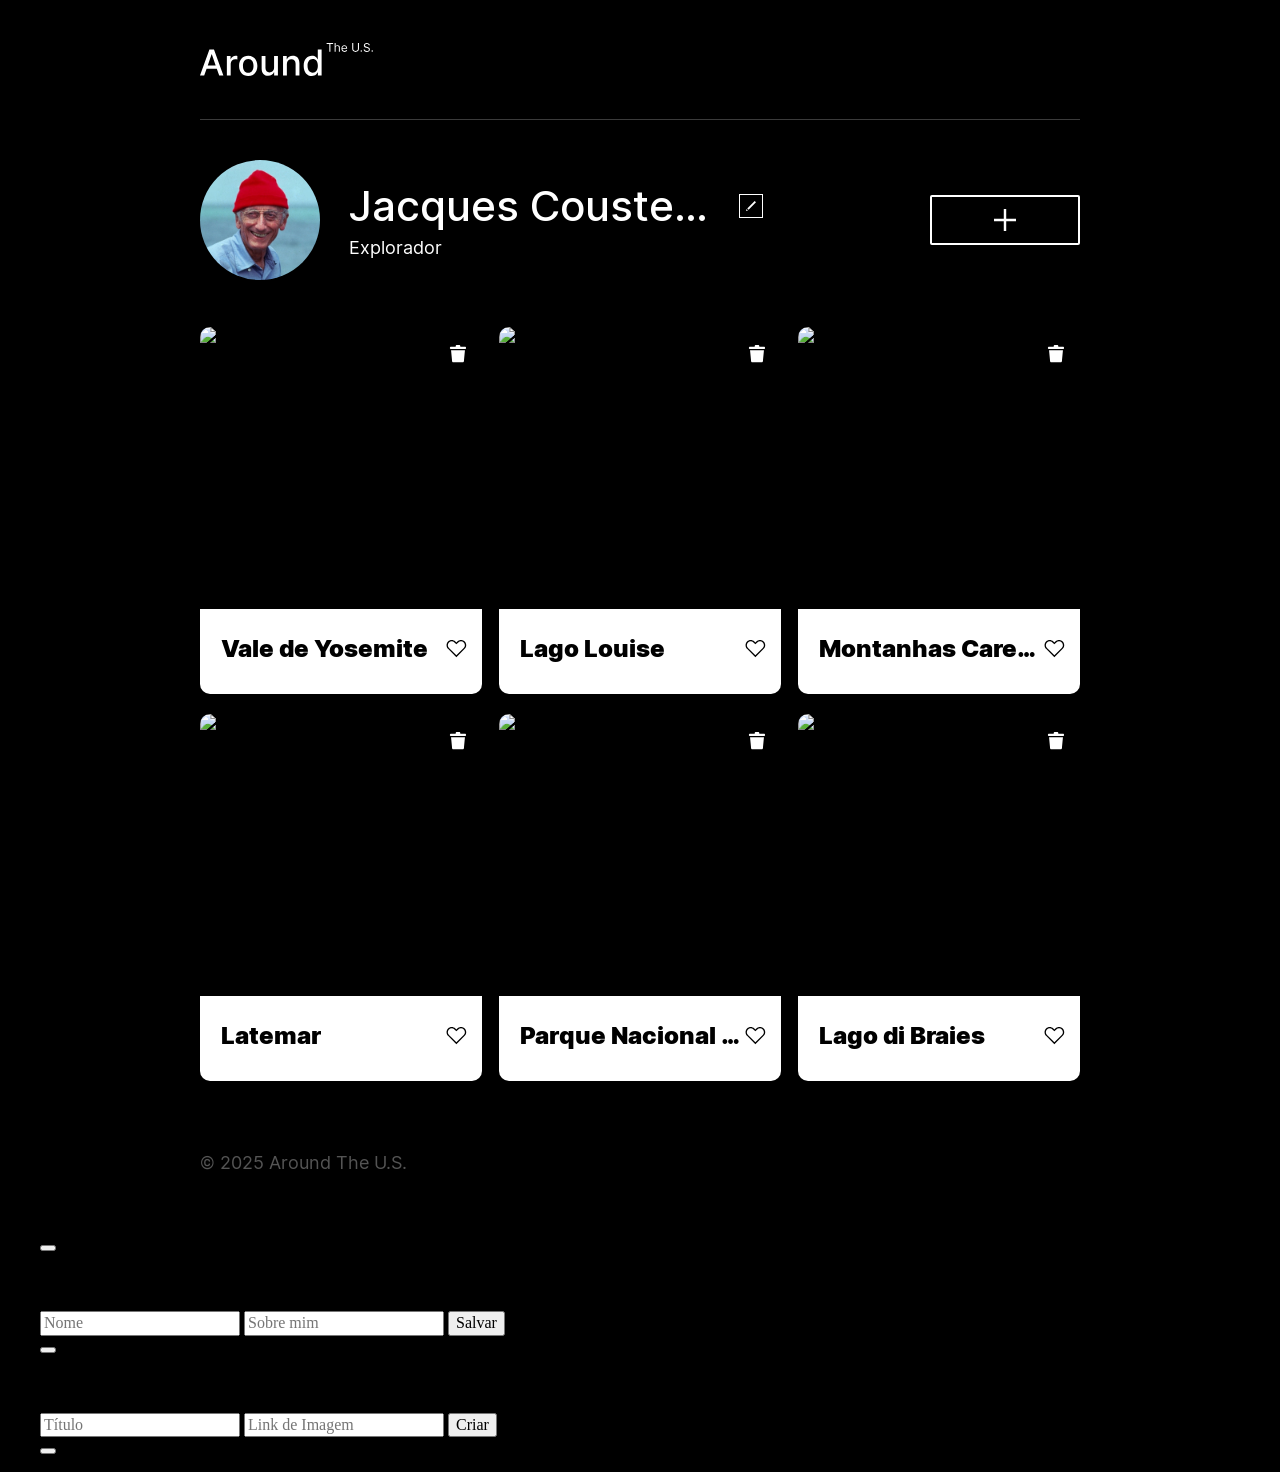
==== index.html @ e0ab0249 "Initial commit" ====
<!DOCTYPE html>
<html lang="pt">
  <head>
    <meta charset="UTF-8" />
    <meta content="width=device-width, initial-scale=1.0" name="viewport" />
    <meta content="ie=edge" http-equiv="X-UA-Compatible" />
    <title>Around The U.S.</title>
    <link href="./pages/index.css" rel="stylesheet" />
  </head>
  <body class="page">
    <div class="page__content">
      <header class="header page__section">
        <img
          alt="Logotipo Around The U.S."
          class="logo header__logo"
          src="./images/logo.svg"
        />
      </header>
      <main class="content">
        <section class="profile page__section">
          <img class="profile__image" src="./images/avatar.jpg" alt="Avatar" />
          <div class="profile__info">
            <h1 class="profile__title">Jacques Cousteau</h1>
            <button
              aria-label="Editar perfil"
              class="profile__edit-button"
              type="button"
            ></button>
            <p class="profile__description">Explorador</p>
          </div>
          <button
            aria-label="Adicionar cartão"
            class="profile__add-button"
            type="button"
          ></button>
        </section>
        <section class="cards page__section">
          <ul class="cards__list">
            <li class="card">
              <img
                class="card__image"
                src="https://practicum-content.s3.us-west-1.amazonaws.com/web-code/moved_yosemite.jpg"
                alt="Vale de Yosemite"
              />
              <button
                aria-label="Excluir cartão"
                class="card__delete-button"
                type="button"
              ></button>
              <div class="card__description">
                <h2 class="card__title">Vale de Yosemite</h2>
                <button
                  aria-label="Botão de curtir"
                  class="card__like-button"
                  type="button"
                ></button>
              </div>
            </li>
            <li class="card">
              <img
                class="card__image"
                src="https://practicum-content.s3.us-west-1.amazonaws.com/web-code/moved_lake-louise.jpg"
                alt="Lago Louise"
              />
              <button
                aria-label="Excluir cartão"
                class="card__delete-button"
                type="button"
              ></button>
              <div class="card__description">
                <h2 class="card__title">Lago Louise</h2>
                <button
                  aria-label="Botão de curtir"
                  class="card__like-button"
                  type="button"
                ></button>
              </div>
            </li>
            <li class="card">
              <img
                class="card__image"
                src="https://practicum-content.s3.us-west-1.amazonaws.com/web-code/moved_bald-mountains.jpg"
                alt="Montanhas Carecas"
              />
              <button
                aria-label="Excluir cartão"
                class="card__delete-button"
                type="button"
              ></button>
              <div class="card__description">
                <h2 class="card__title">Montanhas Carecas</h2>
                <button
                  aria-label="Botão de curtir"
                  class="card__like-button"
                  type="button"
                ></button>
              </div>
            </li>
            <li class="card">
              <img
                class="card__image"
                src="https://practicum-content.s3.us-west-1.amazonaws.com/web-code/moved_latemar.jpg"
                alt="Latemar"
              />
              <button
                aria-label="Excluir cartão"
                class="card__delete-button"
                type="button"
              ></button>
              <div class="card__description">
                <h2 class="card__title">Latemar</h2>
                <button
                  aria-label="Botão de curtir"
                  class="card__like-button"
                  type="button"
                ></button>
              </div>
            </li>
            <li class="card">
              <img
                class="card__image"
                src="https://practicum-content.s3.us-west-1.amazonaws.com/web-code/moved_vanoise.jpg"
                alt="Parque Nacional da Vanoise"
              />
              <button
                aria-label="Excluir cartão"
                class="card__delete-button"
                type="button"
              ></button>
              <div class="card__description">
                <h2 class="card__title">Parque Nacional da Vanoise</h2>
                <button
                  aria-label="Botão de curtir"
                  class="card__like-button"
                  type="button"
                ></button>
              </div>
            </li>
            <li class="card">
              <img
                class="card__image"
                src="https://practicum-content.s3.us-west-1.amazonaws.com/web-code/moved_lago.jpg"
                alt="Lago di Braies"
              />
              <button
                aria-label="Excluir cartão"
                class="card__delete-button"
                type="button"
              ></button>
              <div class="card__description">
                <h2 class="card__title">Lago di Braies</h2>
                <button
                  aria-label="Botão de curtir"
                  class="card__like-button"
                  type="button"
                ></button>
              </div>
            </li>
          </ul>
        </section>
      </main>
      <footer class="footer page__section">
        <p class="footer__copyright">© 2025 Around The U.S.</p>
      </footer>
      <div class="popup" id="edit-popup">
        <div class="popup__content">
          <button
            aria-label="Fechar pop-up"
            class="popup__close"
            type="button"
          ></button>
          <h3 class="popup__title">Editar perfil</h3>
          <form class="popup__form" id="edit-profile-form">
            <input
              class="popup__input popup__input_type_name"
              name="name"
              placeholder="Nome"
              type="text"
            />
            <input
              class="popup__input popup__input_type_description"
              name="description"
              placeholder="Sobre mim"
              type="text"
            />
            <button class="button popup__button" type="submit">Salvar</button>
          </form>
        </div>
      </div>
      <div class="popup" id="new-card-popup">
        <div class="popup__content">
          <button
            aria-label="Fechar pop-up"
            class="popup__close"
            type="button"
          ></button>
          <h3 class="popup__title">Novo local</h3>
          <form class="popup__form" id="new-card-form">
            <input
              class="popup__input popup__input_type_card-name"
              name="place-name"
              placeholder="Título"
              required
              type="text"
            />
            <input
              class="popup__input popup__input_type_url"
              name="link"
              placeholder="Link de Imagem"
              required
              type="url"
            />
            <button class="button popup__button" type="submit">Criar</button>
          </form>
        </div>
      </div>
      <div class="popup" id="image-popup">
        <div class="popup__content popup__content_content_image">
          <button
            aria-label="Fechar pop-up"
            class="popup__close"
            type="button"
          ></button>
          <img alt="" class="popup__image" src="#" />
          <p class="popup__caption"></p>
        </div>
      </div>
    </div>
  </body>
</html>
---- pages/index.css ----
@import url("../vendor/normalize.css");
@import url("../vendor/fonts.css");

@import url("../blocks/page.css");
@import url("../blocks/header.css");
@import url("../blocks/content.css");
@import url("../blocks/footer.css");
@import url("../blocks/profile.css");
@import url("../blocks/cards.css");
@import url("../blocks/card.css");
@import url("../blocks/popup.css");
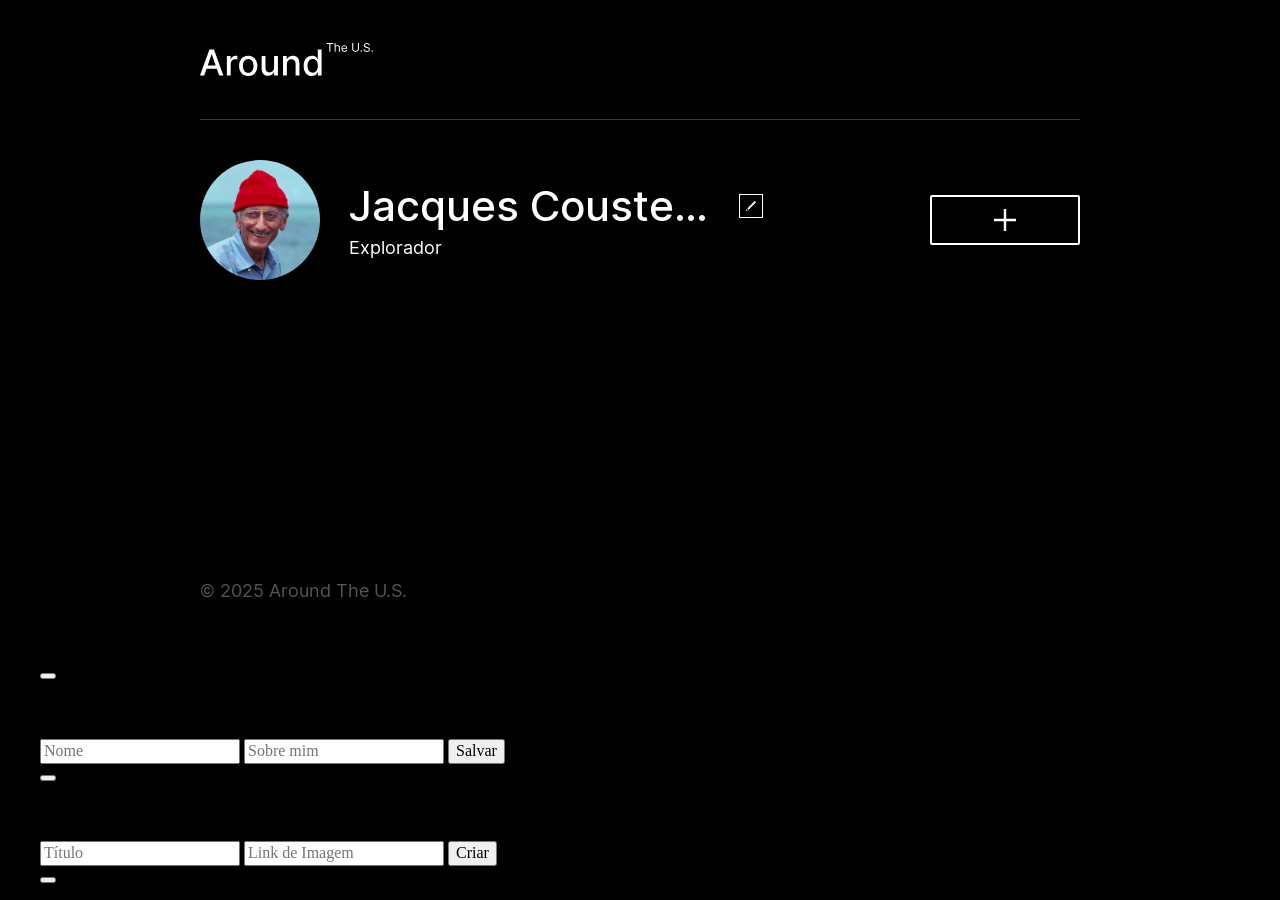
==== commit ff965a13: "Update index.html" ====
--- a/index.html
+++ b/index.html
@@ -1,230 +1,82 @@
-<!DOCTYPE html>
+<!doctype html>
 <html lang="pt">
-  <head>
-    <meta charset="UTF-8" />
-    <meta content="width=device-width, initial-scale=1.0" name="viewport" />
-    <meta content="ie=edge" http-equiv="X-UA-Compatible" />
-    <title>Around The U.S.</title>
-    <link href="./pages/index.css" rel="stylesheet" />
-  </head>
-  <body class="page">
-    <div class="page__content">
-      <header class="header page__section">
-        <img
-          alt="Logotipo Around The U.S."
-          class="logo header__logo"
-          src="./images/logo.svg"
-        />
-      </header>
-      <main class="content">
-        <section class="profile page__section">
-          <img class="profile__image" src="./images/avatar.jpg" alt="Avatar" />
-          <div class="profile__info">
-            <h1 class="profile__title">Jacques Cousteau</h1>
-            <button
-              aria-label="Editar perfil"
-              class="profile__edit-button"
-              type="button"
-            ></button>
-            <p class="profile__description">Explorador</p>
-          </div>
-          <button
-            aria-label="Adicionar cartão"
-            class="profile__add-button"
-            type="button"
-          ></button>
-        </section>
-        <section class="cards page__section">
-          <ul class="cards__list">
-            <li class="card">
-              <img
-                class="card__image"
-                src="https://practicum-content.s3.us-west-1.amazonaws.com/web-code/moved_yosemite.jpg"
-                alt="Vale de Yosemite"
-              />
-              <button
-                aria-label="Excluir cartão"
-                class="card__delete-button"
-                type="button"
-              ></button>
-              <div class="card__description">
-                <h2 class="card__title">Vale de Yosemite</h2>
-                <button
-                  aria-label="Botão de curtir"
-                  class="card__like-button"
-                  type="button"
-                ></button>
-              </div>
-            </li>
-            <li class="card">
-              <img
-                class="card__image"
-                src="https://practicum-content.s3.us-west-1.amazonaws.com/web-code/moved_lake-louise.jpg"
-                alt="Lago Louise"
-              />
-              <button
-                aria-label="Excluir cartão"
-                class="card__delete-button"
-                type="button"
-              ></button>
-              <div class="card__description">
-                <h2 class="card__title">Lago Louise</h2>
-                <button
-                  aria-label="Botão de curtir"
-                  class="card__like-button"
-                  type="button"
-                ></button>
-              </div>
-            </li>
-            <li class="card">
-              <img
-                class="card__image"
-                src="https://practicum-content.s3.us-west-1.amazonaws.com/web-code/moved_bald-mountains.jpg"
-                alt="Montanhas Carecas"
-              />
-              <button
-                aria-label="Excluir cartão"
-                class="card__delete-button"
-                type="button"
-              ></button>
-              <div class="card__description">
-                <h2 class="card__title">Montanhas Carecas</h2>
-                <button
-                  aria-label="Botão de curtir"
-                  class="card__like-button"
-                  type="button"
-                ></button>
-              </div>
-            </li>
-            <li class="card">
-              <img
-                class="card__image"
-                src="https://practicum-content.s3.us-west-1.amazonaws.com/web-code/moved_latemar.jpg"
-                alt="Latemar"
-              />
-              <button
-                aria-label="Excluir cartão"
-                class="card__delete-button"
-                type="button"
-              ></button>
-              <div class="card__description">
-                <h2 class="card__title">Latemar</h2>
-                <button
-                  aria-label="Botão de curtir"
-                  class="card__like-button"
-                  type="button"
-                ></button>
-              </div>
-            </li>
-            <li class="card">
-              <img
-                class="card__image"
-                src="https://practicum-content.s3.us-west-1.amazonaws.com/web-code/moved_vanoise.jpg"
-                alt="Parque Nacional da Vanoise"
-              />
-              <button
-                aria-label="Excluir cartão"
-                class="card__delete-button"
-                type="button"
-              ></button>
-              <div class="card__description">
-                <h2 class="card__title">Parque Nacional da Vanoise</h2>
-                <button
-                  aria-label="Botão de curtir"
-                  class="card__like-button"
-                  type="button"
-                ></button>
-              </div>
-            </li>
-            <li class="card">
-              <img
-                class="card__image"
-                src="https://practicum-content.s3.us-west-1.amazonaws.com/web-code/moved_lago.jpg"
-                alt="Lago di Braies"
-              />
-              <button
-                aria-label="Excluir cartão"
-                class="card__delete-button"
-                type="button"
-              ></button>
-              <div class="card__description">
-                <h2 class="card__title">Lago di Braies</h2>
-                <button
-                  aria-label="Botão de curtir"
-                  class="card__like-button"
-                  type="button"
-                ></button>
-              </div>
-            </li>
-          </ul>
-        </section>
-      </main>
-      <footer class="footer page__section">
-        <p class="footer__copyright">© 2025 Around The U.S.</p>
-      </footer>
-      <div class="popup" id="edit-popup">
-        <div class="popup__content">
-          <button
-            aria-label="Fechar pop-up"
-            class="popup__close"
-            type="button"
-          ></button>
-          <h3 class="popup__title">Editar perfil</h3>
-          <form class="popup__form" id="edit-profile-form">
-            <input
-              class="popup__input popup__input_type_name"
-              name="name"
-              placeholder="Nome"
-              type="text"
-            />
-            <input
-              class="popup__input popup__input_type_description"
-              name="description"
-              placeholder="Sobre mim"
-              type="text"
-            />
-            <button class="button popup__button" type="submit">Salvar</button>
-          </form>
-        </div>
-      </div>
-      <div class="popup" id="new-card-popup">
-        <div class="popup__content">
-          <button
-            aria-label="Fechar pop-up"
-            class="popup__close"
-            type="button"
-          ></button>
-          <h3 class="popup__title">Novo local</h3>
-          <form class="popup__form" id="new-card-form">
-            <input
-              class="popup__input popup__input_type_card-name"
-              name="place-name"
-              placeholder="Título"
-              required
-              type="text"
-            />
-            <input
-              class="popup__input popup__input_type_url"
-              name="link"
-              placeholder="Link de Imagem"
-              required
-              type="url"
-            />
-            <button class="button popup__button" type="submit">Criar</button>
-          </form>
-        </div>
-      </div>
-      <div class="popup" id="image-popup">
-        <div class="popup__content popup__content_content_image">
-          <button
-            aria-label="Fechar pop-up"
-            class="popup__close"
-            type="button"
-          ></button>
-          <img alt="" class="popup__image" src="#" />
-          <p class="popup__caption"></p>
-        </div>
-      </div>
-    </div>
-  </body>
+<head>
+<meta charset="UTF-8" />
+<meta name="viewport" content="width=device-width, initial-scale=1.0" />
+<meta http-equiv="X-UA-Compatible" content="ie=edge" />
+<title>Around The U.S.</title>
+<link href="./pages/index.css" rel="stylesheet" />
+</head>
+<body class="page">
+<div class="page__content">
+<header class="header page__section">
+<img alt="Logotipo Around The U.S." class="logo header__logo" src="./images/logo.svg" />
+</header>
+
+<main class="content">
+<section class="profile page__section">
+<img class="profile__image" src="./images/avatar.jpg" alt="Avatar" />
+<div class="profile__info">
+<h1 class="profile__title">Jacques Cousteau</h1>
+<button aria-label="Editar perfil" class="profile__edit-button" type="button"></button>
+<p class="profile__description">Explorador</p>
+</div>
+<button aria-label="Adicionar cartão" class="profile__add-button" type="button"></button>
+</section>
+
+<section class="cards page__section">
+<ul class="cards__list"></ul>
+</section>
+</main>
+
+<footer class="footer page__section">
+<p class="footer__copyright">© 2025 Around The U.S.</p>
+</footer>
+
+<div class="popup" id="edit-popup">
+<div class="popup__content">
+<button aria-label="Fechar pop-up" class="popup__close" type="button"></button>
+<h3 class="popup__title">Editar perfil</h3>
+<form class="popup__form" id="edit-profile-form">
+<input class="popup__input popup__input_type_name" name="name" placeholder="Nome" type="text" />
+<input class="popup__input popup__input_type_description" name="description" placeholder="Sobre mim" type="text" />
+<button class="button popup__button" type="submit">Salvar</button>
+</form>
+</div>
+</div>
+
+<div class="popup" id="new-card-popup">
+<div class="popup__content">
+<button aria-label="Fechar pop-up" class="popup__close" type="button"></button>
+<h3 class="popup__title">Novo local</h3>
+<form class="popup__form" id="new-card-form">
+<input class="popup__input popup__input_type_card-name" name="place-name" placeholder="Título" required type="text" />
+<input class="popup__input popup__input_type_url" name="link" placeholder="Link de Imagem" required type="url" />
+<button class="button popup__button" type="submit">Criar</button>
+</form>
+</div>
+</div>
+
+<div class="popup" id="image-popup">
+<div class="popup__content popup__content_content_image">
+<button aria-label="Fechar pop-up" class="popup__close" type="button"></button>
+<img alt="" class="popup__image" src="#" />
+<p class="popup__caption"></p>
+</div>
+</div>
+
+<template id="card-template">
+<li class="card">
+<img class="card__image" src="" alt="" />
+<button aria-label="Excluir cartão" class="card__delete-button" type="button"></button>
+<div class="card__description">
+<h2 class="card__title"></h2>
+<button aria-label="Botão de curtir" class="card__like-button" type="button"></button>
+</div>
+</li>
+</template>
+
+</div>
+<script src="./scripts/index.js"></script>
+</body>
 </html>
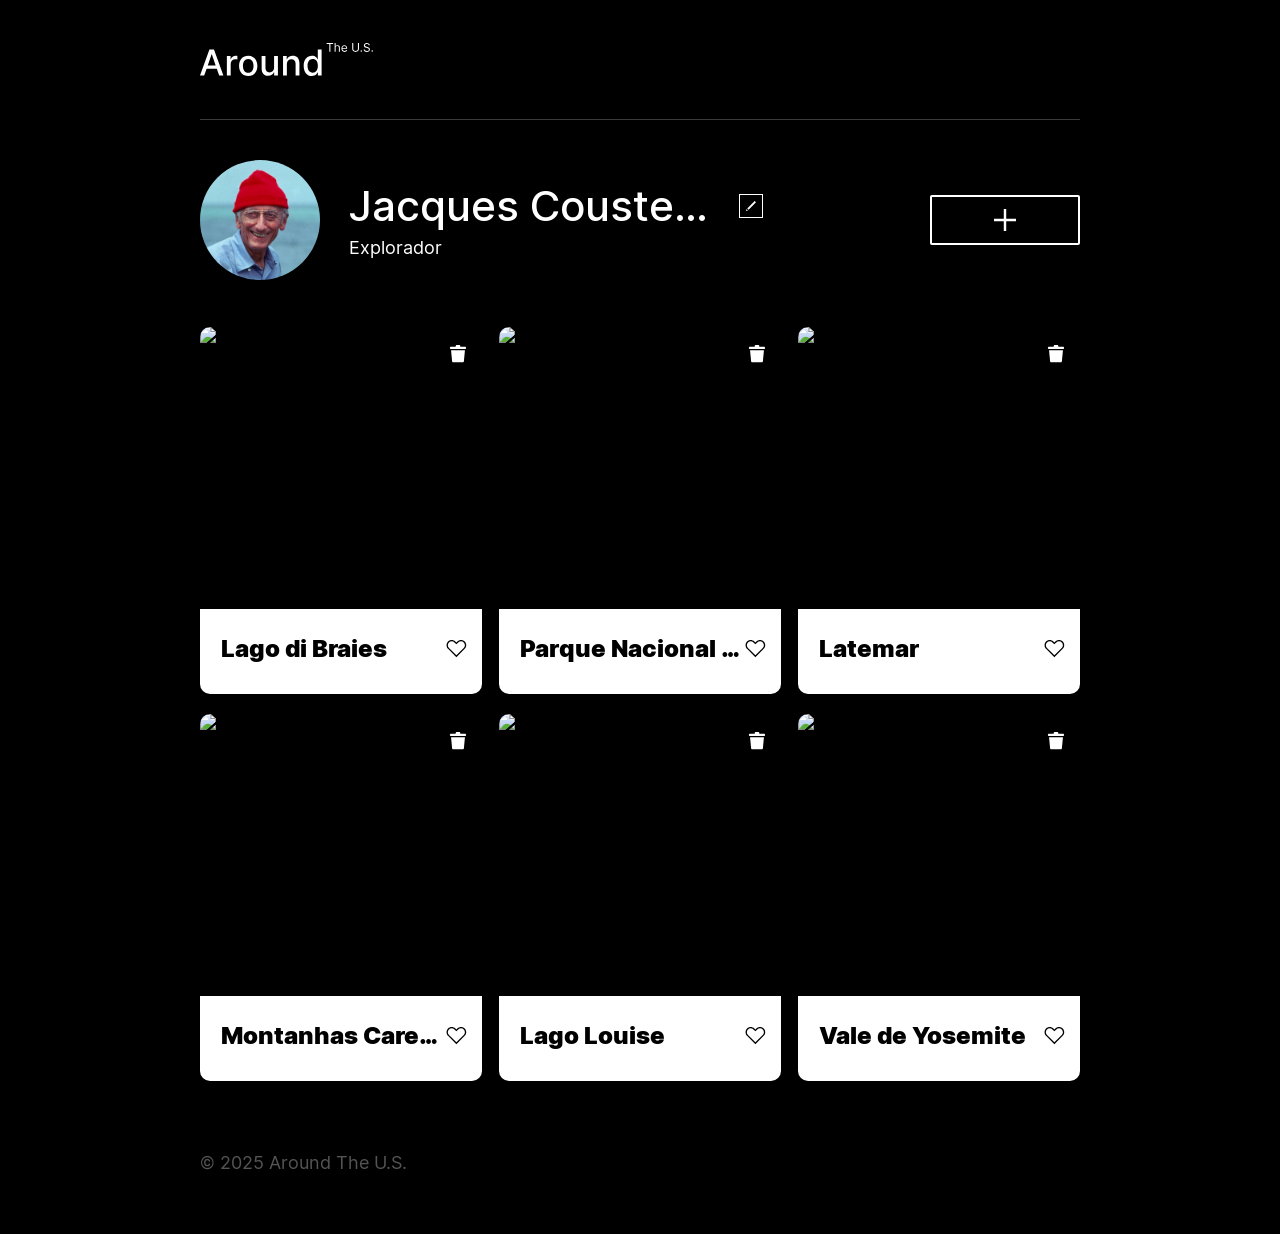
==== commit d8f33607: "Update index.html" ====
--- a/index.html
+++ b/index.html
@@ -37,10 +37,12 @@
 <div class="popup__content">
 <button aria-label="Fechar pop-up" class="popup__close" type="button"></button>
 <h3 class="popup__title">Editar perfil</h3>
-<form class="popup__form" id="edit-profile-form">
-<input class="popup__input popup__input_type_name" name="name" placeholder="Nome" type="text" />
-<input class="popup__input popup__input_type_description" name="description" placeholder="Sobre mim" type="text" />
-<button class="button popup__button" type="submit">Salvar</button>
+<form class="popup__form" id="edit-profile-form" novalidate>
+  <input class="popup__input popup__input_type_name" id="name-input" name="name" placeholder="Nome" type="text" required minlength="2" maxlength="40" />
+  <span class="popup__error" id="name-input-error"></span>
+  <input class="popup__input popup__input_type_description" id="description-input" name="description" placeholder="Sobre mim" type="text" required minlength="2" maxlength="200" />
+  <span class="popup__error" id="description-input-error"></span>
+  <button class="button popup__button" type="submit">Salvar</button>
 </form>
 </div>
 </div>
@@ -49,10 +51,12 @@
 <div class="popup__content">
 <button aria-label="Fechar pop-up" class="popup__close" type="button"></button>
 <h3 class="popup__title">Novo local</h3>
-<form class="popup__form" id="new-card-form">
-<input class="popup__input popup__input_type_card-name" name="place-name" placeholder="Título" required type="text" />
-<input class="popup__input popup__input_type_url" name="link" placeholder="Link de Imagem" required type="url" />
-<button class="button popup__button" type="submit">Criar</button>
+<form class="popup__form" id="new-card-form" novalidate>
+  <input class="popup__input popup__input_type_card-name" id="card-name-input" name="place-name" placeholder="Título" required minlength="2" maxlength="30" type="text" />
+  <span class="popup__error" id="card-name-input-error"></span>
+  <input class="popup__input popup__input_type_url" id="link-input" name="link" placeholder="Link de Imagem" required type="url" />
+  <span class="popup__error" id="link-input-error"></span>
+  <button class="button popup__button" type="submit">Criar</button>
 </form>
 </div>
 </div>
